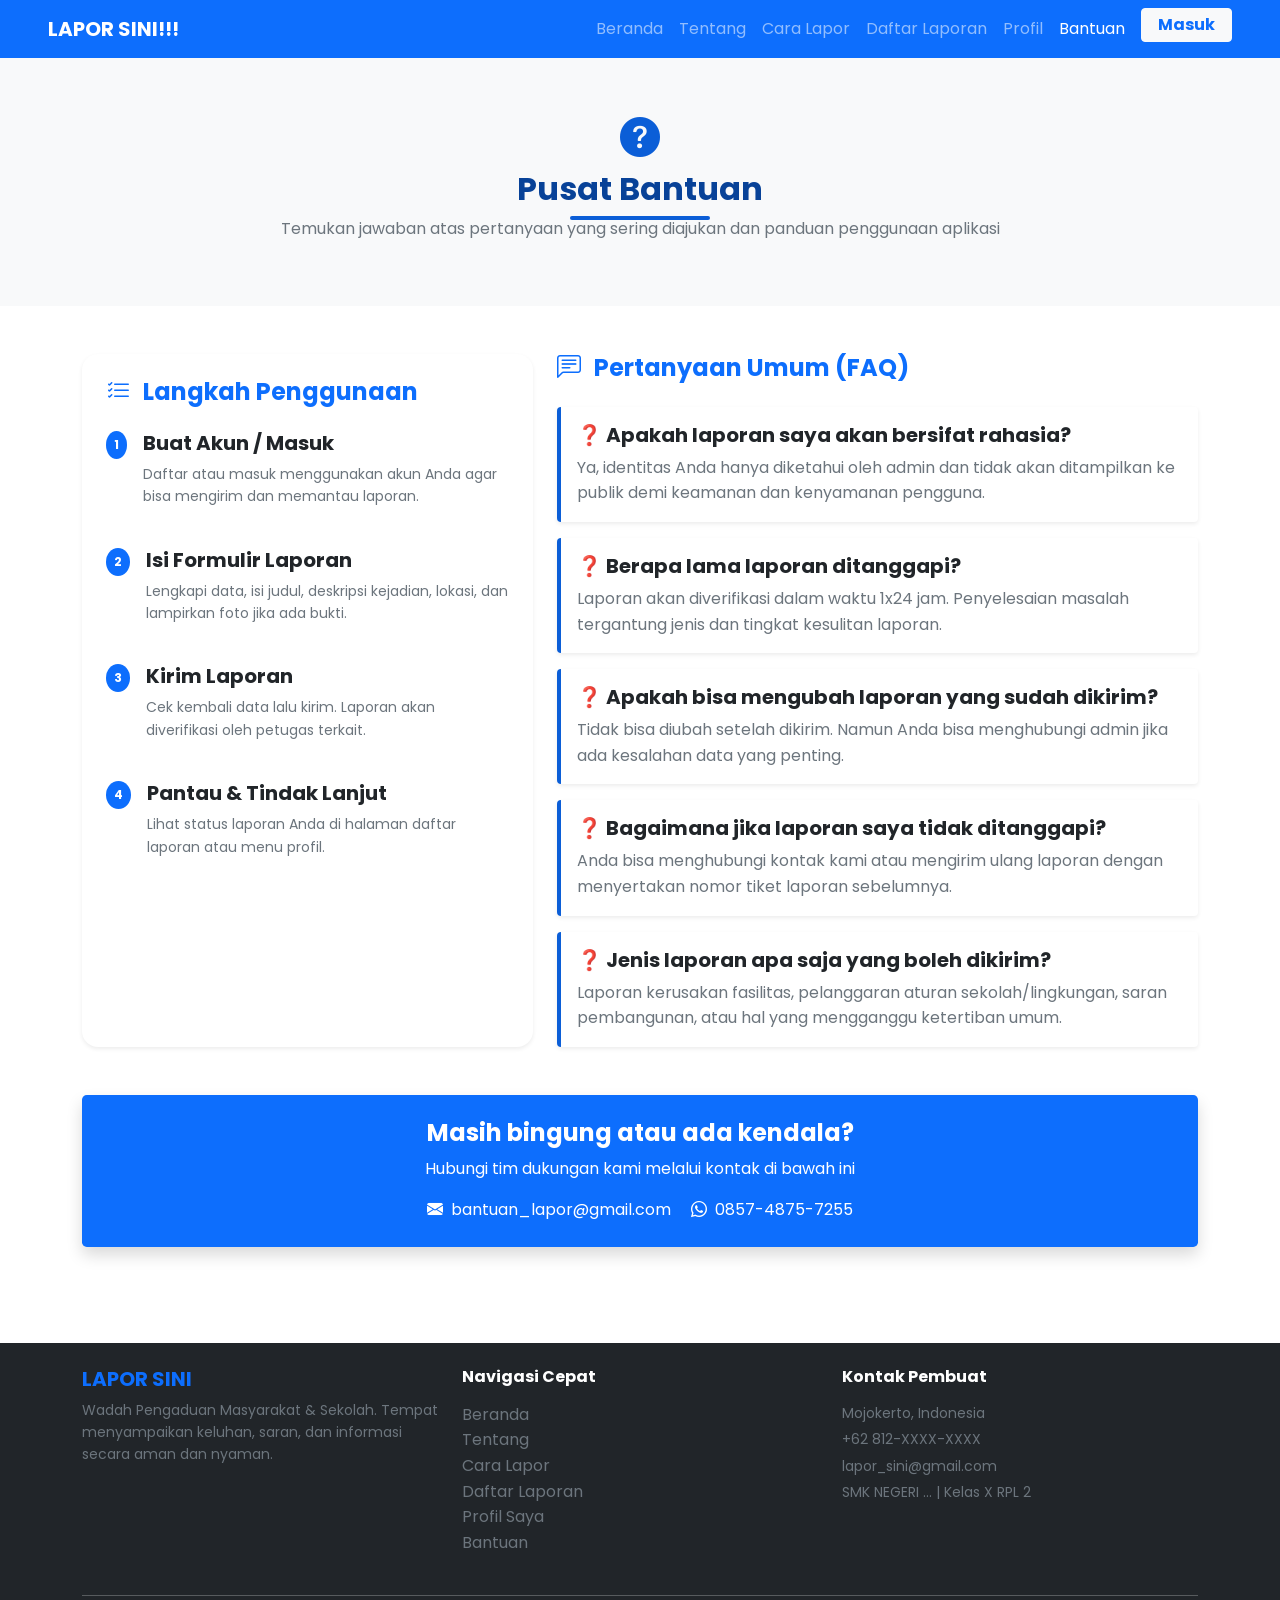
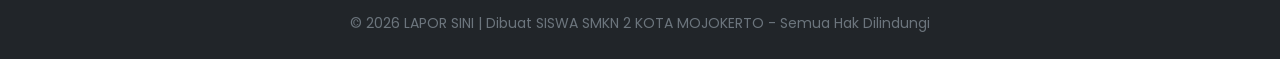
==== kebijakan.html @ 12664012 "Add files via upload" ====
<!DOCTYPE html>
<html lang="id">
<head>
    <meta charset="UTF-8" />
    <meta name="viewport" content="width=device-width, initial-scale=1.0" />
    <title>Bantuan - LAPOR SINI</title>

    <!-- CSS UTAMA -->
    <link rel="stylesheet" href="bootstrap-5.0.0-dist/css/bootstrap.min.css" />
    <link rel="stylesheet" href="css/style.css" />

    <!-- IKON & FONT -->
    <link rel="stylesheet" href="https://cdn.jsdelivr.net/npm/bootstrap-icons@1.11.3/font/bootstrap-icons.min.css" />
    <link rel="preconnect" href="https://fonts.googleapis.com" />
    <link rel="preconnect" href="https://fonts.gstatic.com" crossorigin />
    <link href="https://fonts.googleapis.com/css2?family=Poppins:wght@400;500;600;700&display=swap" rel="stylesheet" />

    <style>
        .pertanyaan {
            border-left: 4px solid var(--biru-utama);
            transition: all 0.3s ease;
        }
        .pertanyaan:hover {
            background-color: var(--abu-terang);
            transform: translateX(5px);
        }
        .ikon-bantuan {
            font-size: 2.5rem;
            color: var(--biru-utama);
        }
    </style>
</head>
<body>

    <!-- 🟡 MENU NAVIGASI (SAMA PERSIS) -->
    <nav class="navbar navbar-expand-lg navbar-dark bg-primary">
      <div class="container-fluid px-5">
        <a class="navbar-brand fw-bold text-white" href="index.html">
           LAPOR SINI!!!
        </a>

        <div class="collapse navbar-collapse" id="navMenu">
          <ul class="navbar-nav ms-auto mb-2 mb-lg-0">
            <li class="nav-item">
              <a class="nav-link" href="index.html"> Beranda </a>
            </li>
            <li class="nav-item">
              <a class="nav-link" href="tentang.html"> Tentang </a>
            </li>
            <li class="nav-item">
              <a class="nav-link" href="cara.html"> Cara Lapor </a>
            </li>
            <li class="nav-item">
              <a class="nav-link" href="daftar.html"> Daftar Laporan </a>
            </li>
            <li class="nav-item">
              <a class="nav-link" href="profil.html"> Profil </a>
            </li>
            <li class="nav-item">
              <a class="nav-link active" href="bantuan.html"> Bantuan </a>
            </li>
            <li class="nav-item ms-lg-2">
              <a class="nav-link btn btn-light text-primary fw-bold px-3 py-1" href="login.html">
                Masuk
              </a>
            </li>
          </ul>
        </div>
      </div>
    </nav>

<!-- 🟡 HEADER HALAMAN BANTUAN -->
<section class="py-5 bg-light">
    <div class="container text-center">
        <i class="bi bi-question-circle-fill ikon-bantuan mb-3"></i>
        <h2 class="judul-bagian mb-2">Pusat Bantuan</h2>
        <p class="text-muted">Temukan jawaban atas pertanyaan yang sering diajukan dan panduan penggunaan aplikasi</p>
    </div>
</section>

<!-- 🟡 KONTEN UTAMA -->
<div class="container py-5">
    <div class="row g-4">

        <!-- KOLOM KIRI: PANDUAN LANGKAH -->
        <div class="col-lg-5">
            <div class="card shadow-sm h-100 border-0">
                <div class="card-body p-4">
                    <h4 class="text-primary fw-bold mb-4"><i class="bi bi-list-check me-2"></i> Langkah Penggunaan</h4>
                    
                    <div class="d-flex mb-4">
                        <div class="me-3">
                            <span class="badge bg-primary rounded-circle p-2">1</span>
                        </div>
                        <div>
                            <h5 class="fw-bold">Buat Akun / Masuk</h5>
                            <p class="text-muted small">Daftar atau masuk menggunakan akun Anda agar bisa mengirim dan memantau laporan.</p>
                        </div>
                    </div>

                    <div class="d-flex mb-4">
                        <div class="me-3">
                            <span class="badge bg-primary rounded-circle p-2">2</span>
                        </div>
                        <div>
                            <h5 class="fw-bold">Isi Formulir Laporan</h5>
                            <p class="text-muted small">Lengkapi data, isi judul, deskripsi kejadian, lokasi, dan lampirkan foto jika ada bukti.</p>
                        </div>
                    </div>

                    <div class="d-flex mb-4">
                        <div class="me-3">
                            <span class="badge bg-primary rounded-circle p-2">3</span>
                        </div>
                        <div>
                            <h5 class="fw-bold">Kirim Laporan</h5>
                            <p class="text-muted small">Cek kembali data lalu kirim. Laporan akan diverifikasi oleh petugas terkait.</p>
                        </div>
                    </div>

                    <div class="d-flex">
                        <div class="me-3">
                            <span class="badge bg-primary rounded-circle p-2">4</span>
                        </div>
                        <div>
                            <h5 class="fw-bold">Pantau & Tindak Lanjut</h5>
                            <p class="text-muted small">Lihat status laporan Anda di halaman daftar laporan atau menu profil.</p>
                        </div>
                    </div>

                </div>
            </div>
        </div>

        <!-- KOLOM KANAN: PERTANYAAN UMUM -->
        <div class="col-lg-7">
            <h4 class="text-primary fw-bold mb-4"><i class="bi bi-chat-left-text me-2"></i> Pertanyaan Umum (FAQ)</h4>

            <div class="pertanyaan p-3 rounded shadow-sm mb-3">
                <h5 class="fw-bold text-dark">❓ Apakah laporan saya akan bersifat rahasia?</h5>
                <p class="text-muted mb-0">Ya, identitas Anda hanya diketahui oleh admin dan tidak akan ditampilkan ke publik demi keamanan dan kenyamanan pengguna.</p>
            </div>

            <div class="pertanyaan p-3 rounded shadow-sm mb-3">
                <h5 class="fw-bold text-dark">❓ Berapa lama laporan ditanggapi?</h5>
                <p class="text-muted mb-0">Laporan akan diverifikasi dalam waktu 1x24 jam. Penyelesaian masalah tergantung jenis dan tingkat kesulitan laporan.</p>
            </div>

            <div class="pertanyaan p-3 rounded shadow-sm mb-3">
                <h5 class="fw-bold text-dark">❓ Apakah bisa mengubah laporan yang sudah dikirim?</h5>
                <p class="text-muted mb-0">Tidak bisa diubah setelah dikirim. Namun Anda bisa menghubungi admin jika ada kesalahan data yang penting.</p>
            </div>

            <div class="pertanyaan p-3 rounded shadow-sm mb-3">
                <h5 class="fw-bold text-dark">❓ Bagaimana jika laporan saya tidak ditanggapi?</h5>
                <p class="text-muted mb-0">Anda bisa menghubungi kontak kami atau mengirim ulang laporan dengan menyertakan nomor tiket laporan sebelumnya.</p>
            </div>

            <div class="pertanyaan p-3 rounded shadow-sm">
                <h5 class="fw-bold text-dark">❓ Jenis laporan apa saja yang boleh dikirim?</h5>
                <p class="text-muted mb-0">Laporan kerusakan fasilitas, pelanggaran aturan sekolah/lingkungan, saran pembangunan, atau hal yang mengganggu ketertiban umum.</p>
            </div>

        </div>

    </div>

    <!-- BAGIAN KONTAK BANTUAN -->
    <div class="mt-5 p-4 bg-primary text-white rounded-3 shadow text-center">
        <h4 class="fw-bold">Masih bingung atau ada kendala?</h4>
        <p>Hubungi tim dukungan kami melalui kontak di bawah ini</p>
        <div class="mt-3">
            <span class="me-3"><i class="bi bi-envelope-fill me-1"></i> bantuan_lapor@gmail.com</span>
            <span><i class="bi bi-whatsapp me-1"></i> 0857-4875-7255</span>
        </div>
    </div>

</div>

     <!-- 🟡 FOOTER (SAMA PERSIS) -->
    <footer class="bg-dark text-light py-4 mt-5">
      <div class="container">
        <div class="row text-center text-md-start">
          <div class="col-md-4 mb-3 mb-md-0">
            <h5 class="fw-bold text-primary">LAPOR SINI</h5>
            <p class="text-muted small">
              Wadah Pengaduan Masyarakat & Sekolah. Tempat menyampaikan keluhan,
              saran, dan informasi secara aman dan nyaman.
            </p>
          </div>
          <div class="col-md-4 mb-3 mb-md-0">
            <h6 class="fw-bold mb-3">Navigasi Cepat</h6>
            <ul class="list-unstyled">
              <li><a href="index.html" class="text-muted text-decoration-none">Beranda</a></li>
              <li><a href="tentang.html" class="text-muted text-decoration-none">Tentang</a></li>
              <li><a href="cara.html" class="text-muted text-decoration-none">Cara Lapor</a></li>
              <li><a href="daftar.html" class="text-muted text-decoration-none">Daftar Laporan</a></li>
              <li><a href="profil.html" class="text-muted text-decoration-none">Profil Saya</a></li>
              <li><a href="bantuan.html" class="text-muted text-decoration-none">Bantuan</a></li>
            </ul>
          </div>
          <div class="col-md-4">
            <h6 class="fw-bold mb-3">Kontak Pembuat</h6>
            <ul class="list-unstyled text-muted small">
              <li class="mb-1">Mojokerto, Indonesia</li>
              <li class="mb-1">+62 812-XXXX-XXXX</li>
              <li class="mb-1">lapor_sini@gmail.com</li>
              <li>SMK NEGERI ... | Kelas X RPL 2</li>
            </ul>
          </div>
        </div>
        <hr class="border-secondary mt-4 mb-3" />
        <p class="text-center text-muted small mb-0">
          &copy; 2026 LAPOR SINI | Dibuat SISWA SMKN 2 KOTA MOJOKERTO - Semua Hak Dilindungi
        </p>
      </div>
    </footer>


<script src="bootstrap-5.0.0-dist/js/bootstrap.bundle.min.js"></script>

</body>
</html>
---- css/style.css ----
/* ====================================
   GAYA UTAMA - LAPOR SINI
==================================== */

/* WARNA UTAMA */
:root {
    --biru-tua: #084298;
    --biru-utama: #0B5ED7;
    --biru-muda: #CFE2FF;
    --hijau: #198754;
    --merah: #DC3545;
    --kuning: #FFC107;
    --abu: #6C757D;
    --abu-terang: #F8F9FA;
    --hitam: #212529;
}

/* PENGATURAN DASAR */
* {
    margin: 0;
    padding: 0;
    box-sizing: border-box;
    font-family: 'Poppins', sans-serif;
}

body {
    line-height: 1.6;
    color: var(--hitam);
    background-color: #ffffff;
}

a {
    text-decoration: none;
}

ul {
    list-style: none;
}

/* ============= BAGIAN UTAMA / HEADER ============= */
.bagian-utama {
    position: relative;
    width: 100%;
    height: 90vh;
    overflow: hidden;
    display: flex;
    align-items: center;
    justify-content: center;
}

.video-latar {
    position: absolute;
    top: 50%;
    left: 50%;
    transform: translate(-50%, -50%);
    min-width: 100%;
    min-height: 100%;
    width: auto;
    height: auto;
    z-index: 1;
    object-fit: cover;
}

.lapisan-gelap {
    position: absolute;
    top: 0;
    left: 0;
    width: 100%;
    height: 100%;
    background: linear-gradient(rgba(8, 66, 152, 0.75), rgba(25, 135, 84, 0.65));
    z-index: 2;
}

.bagian-utama .container {
    position: relative;
    z-index: 3;
    color: white;
    text-align: center;
}

.bagian-utama h1 {
    font-weight: 700 !important;
    text-shadow: 2px 2px 4px rgba(0,0,0,0.3);
    margin-bottom: 1.5rem;
}

.bagian-utama p {
    font-size: 1.1rem !important;
    text-shadow: 1px 1px 3px rgba(0,0,0,0.3);
    margin-bottom: 2rem;
}

.text-warning {
    font-weight: 600 !important;
}

.tombol-utama, .tombol-profil {
    padding: 12px 30px !important;
    border-radius: 50px !important;
    font-weight: 600 !important;
    transition: all 0.3s ease;
    box-shadow: 0 4px 15px rgba(0,0,0,0.2);
    margin: 0 8px;
}

.tombol-utama {
    background-color: var(--biru-utama);
    color: white;
    border: none;
}

.tombol-profil {
    background-color: white;
    color: var(--biru-utama);
    border: none;
}

.tombol-utama:hover, .tombol-profil:hover {
    transform: translateY(-3px);
    box-shadow: 0 6px 20px rgba(0,0,0,0.25);
    color: white;
    background-color: var(--biru-tua);
}

.tombol-profil:hover {
    background-color: var(--abu-terang);
    color: var(--biru-utama);
}

/* ============= BAGIAN KEUNGGULAN - ZIGZAG KANAN KIRI ============= */
.bagian-keunggulan {
    padding: 5rem 0;
    background-color: #ffffff;
}

.judul-bagian {
    font-size: 2rem;
    font-weight: 700;
    color: var(--biru-tua);
    margin-bottom: 4rem;
    text-align: center;
    position: relative;
}

.judul-bagian::after {
    content: '';
    width: 140px;
    height: 4px;
    background-color: var(--biru-utama);
    position: absolute;
    bottom: -12px;
    left: 50%;
    transform: translateX(-50%);
    border-radius: 2px;
}


/* GAYA UTAMA KOTAK LAYANAN - POSISI BERGANTI */
.kotak-layanan {
    display: flex;
    align-items: center;
    justify-content: space-between;
    background-color: #ffffff;
    border-radius: 16px;
    box-shadow: 0 4px 12px rgba(0, 0, 0, 0.08);
    padding: 3rem;
    margin-bottom: 3rem;
    min-height: 320px;
    transition: all 0.3s ease;
    width: 100%;
    max-width: 1100px;
    margin-left: auto;
    margin-right: auto;
}

/* KOTAK BIASA: IKON DI KIRI, TEKS DI KANAN */
.kotak-layanan .ikon-layanan {
    flex: 0 0 25%;
    text-align: center;
    padding: 1rem;
}

.kotak-layanan .isi-layanan {
    flex: 0 0 70%;
    text-align: left;
}

/* KOTAK TERBALIK: IKON DI KANAN, TEKS DI KIRI */
.kotak-layanan.terbalik {
    flex-direction: row-reverse;
}

.kotak-layanan.terbalik .isi-layanan {
    text-align: right;
}

.kotak-layanan:hover {
    transform: translateY(-6px);
    box-shadow: 0 8px 20px rgba(0, 0, 0, 0.12);
}

.ikon-layanan .ikon-besar {
    font-size: 6rem;
    filter: drop-shadow(2px 4px 6px rgba(0,0,0,0.1));
}

.isi-layanan h3 {
    font-size: 1.6rem;
    font-weight: 600;
    color: var(--biru-tua);
    margin-bottom: 1.2rem;
    position: relative;
    padding-bottom: 0.8rem;
}

.kotak-layanan.terbalik .isi-layanan h3 {
    color: var(--hijau);
}

.isi-layanan h3::after {
    content: '';
    width: 70px;
    height: 3px;
    background-color: var(--biru-utama);
    position: absolute;
    bottom: 0;
    left: 0;
    border-radius: 2px;
}

.kotak-layanan.terbalik .isi-layanan h3::after {
    background-color: var(--hijau);
    left: auto;
    right: 0;
}

.isi-layanan p {
    font-size: 1rem;
    line-height: 1.8;
    color: var(--abu);
    margin-bottom: 0.8rem;
    text-align: justify;
}

.kotak-layanan.terbalik .isi-layanan p {
    text-align: justify;
}

/* RESPONSIF - Tampilan di HP dan Tablet */
@media (max-width: 991px) {
    .kotak-layanan, .kotak-layanan.terbalik {
        flex-direction: column !important;
        text-align: center !important;
        padding: 2rem 1.8rem;
        gap: 1.5rem;
    }

    .kotak-layanan .isi-layanan,
    .kotak-layanan.terbalik .isi-layanan {
        text-align: center !important;
    }

    .isi-layanan h3::after {
        left: 50% !important;
        right: auto !important;
        transform: translateX(-50%) !important;
    }

    .ikon-layanan {
        flex: 0 0 auto;
    }
}

@media (max-width: 576px) {
    .kotak-layanan, .kotak-layanan.terbalik {
        padding: 1.5rem 1.2rem;
        margin-left: 0.8rem;
        margin-right: 0.8rem;
    }

    .isi-layanan h3 {
        font-size: 1.4rem;
    }

    .isi-layanan p {
        font-size: 0.95rem;
    }
}

/* ============= BAGIAN KELOMPOK & KOMUNITAS ============= */
.bg-light {
    background-color: var(--abu-terang) !important;
}

.card {
    border: none;
    border-radius: 16px;
    transition: all 0.3s ease;
}

.card:hover {
    transform: translateY(-5px);
    box-shadow: 0 8px 20px rgba(0, 0, 0, 0.1);
}

/* ============= KAKI HALAMAN ============= */
footer {
    background-color: var(--hitam) !important;
}

footer h5, footer h6 {
    color: white;
}

footer p, footer a {
    color: var(--abu) !important;
    transition: all 0.3s ease;
}

footer a:hover {
    color: var(--biru-utama) !important;
    padding-left: 5px;
}

/* ============= KEUNGGULAN - MODEL ZIGZAG KE POJOK (SEPERTI CONTOH WEBSITE) ============= */
.item-layanan {
    display: flex;
    align-items: center;
    justify-content: space-between;
    padding: 2.5rem 0;
    width: 100%;
    max-width: 1200px;
    margin: 0 auto;
    background: transparent;
    box-shadow: none;
    border-radius: 0;
    position: relative;
}

/* IKON DI KIRI: LARI SAMPAI POJOK KIRI LAYAR */
.item-layanan .ikon-layanan {
    flex: 0 0 auto;
    position: absolute;
    left: 0; /* <--- NEMPEL POJOK KIRI */
    top: 50%;
    transform: translateY(-50%);
    padding-left: 0;
}

.item-layanan .ikon-layanan .gambar-fitur {
    width: 80px; /* Ukuran ikon pas */
    height: auto;
    object-fit: contain;
}

/* TEKS BAGIAN KIRI: MASUK KE DALAM, JAUH DARI KIRI */
.item-layanan .isi-layanan {
    flex: 1;
    margin-left: 120px; /* <--- JARAK KOSONG BESAR DI KIRI */
    margin-right: 8rem;
    text-align: left;
}

/* ---------- KONDISI TERBALIK (IKON DI KANAN) ---------- */
.item-layanan.terbalik {
    flex-direction: row-reverse;
}

/* IKON DI KANAN: LARI SAMPAI POJOK KANAN LAYAR */
.item-layanan.terbalik .ikon-layanan {
    left: auto;
    right: 0; /* <--- NEMPEL POJOK KANAN */
}

/* TEKS BAGIAN KANAN: MASUK KE DALAM, JAUH DARI KANAN */
.item-layanan.terbalik .isi-layanan {
    margin-left: 8rem;
    margin-right: 120px; /* <--- JARAK KOSONG BESAR DI KANAN */
    text-align: right;
}

/* Garis Pemisah */
.pemisah-layanan {
    max-width: 100%;
    margin: 0 auto;
    border: 0;
    border-top: 1px solid #e3e6f0;
}

/* JUDUL & GARIS BAWAH */
.item-layanan .isi-layanan h3 {
    font-size: 1.4rem;
    font-weight: 600;
    color: var(--biru-tua);
    margin-bottom: 0.7rem;
    position: relative;
    padding-bottom: 0.4rem;
}

.item-layanan.terbalik .isi-layanan h3 {
    color: var(--hijau);
}

.item-layanan .isi-layanan h3::after {
    content: '';
    width: 60px;
    height: 2px;
    background-color: var(--biru-utama);
    position: absolute;
    bottom: 0;
    left: 0;
    border-radius: 2px;
}

.item-layanan.terbalik .isi-layanan h3::after {
    background-color: var(--hijau);
    left: auto;
    right: 0;
}

/* TEKS */
.item-layanan .isi-layanan p {
    font-size: 0.95rem;
    line-height: 1.6;
    color: var(--abu);
    text-align: justify;
}

/* RESPONSIF: DI HP JADI RATA TENGAH KEMBALI */
@media (max-width: 768px) {
    .item-layanan, 
    .item-layanan.terbalik {
        flex-direction: column !important;
        text-align: center !important;
        padding: 1.5rem 1rem;
        gap: 1rem;
    }

    .item-layanan .ikon-layanan,
    .item-layanan.terbalik .ikon-layanan {
        position: static !important;
        transform: none !important;
    }

    .item-layanan .isi-layanan,
    .item-layanan.terbalik .isi-layanan {
        margin: 0 !important;
        text-align: center !important;
    }

    .item-layanan .isi-layanan h3::after {
        left: 50% !important;
        transform: translateX(-50%) !important;
    }
}
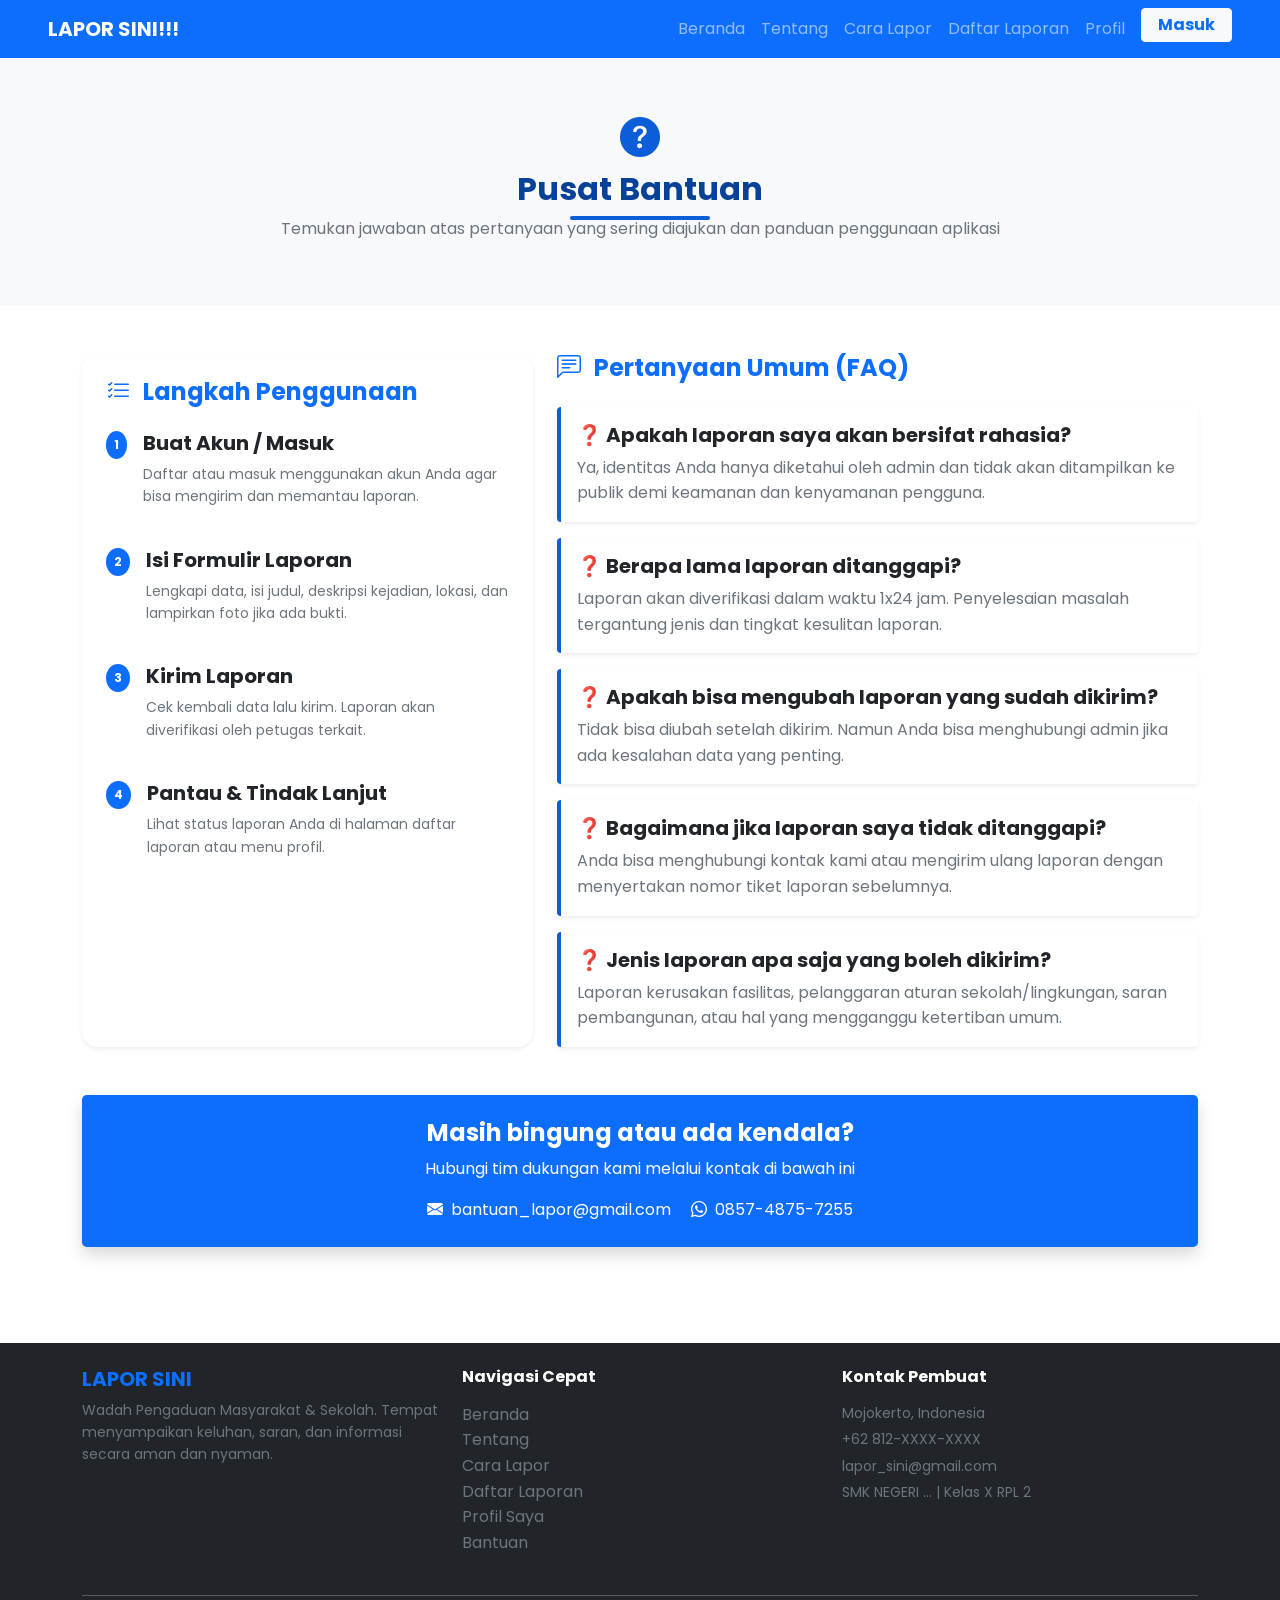
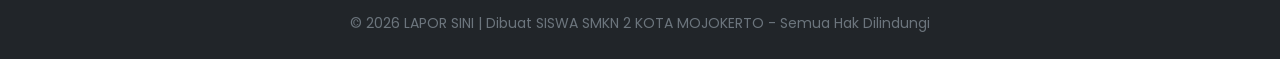
==== commit c01a635c: "Update kebijakan.html" ====
--- a/kebijakan.html
+++ b/kebijakan.html
@@ -32,7 +32,7 @@
 </head>
 <body>
 
-    <!-- 🟡 MENU NAVIGASI (SAMA PERSIS) -->
+    <!-- 🟡 MENU NAVIGASI -->
     <nav class="navbar navbar-expand-lg navbar-dark bg-primary">
       <div class="container-fluid px-5">
         <a class="navbar-brand fw-bold text-white" href="index.html">
@@ -55,9 +55,6 @@
             </li>
             <li class="nav-item">
               <a class="nav-link" href="profil.html"> Profil </a>
-            </li>
-            <li class="nav-item">
-              <a class="nav-link active" href="bantuan.html"> Bantuan </a>
             </li>
             <li class="nav-item ms-lg-2">
               <a class="nav-link btn btn-light text-primary fw-bold px-3 py-1" href="login.html">
@@ -138,27 +135,32 @@
 
             <div class="pertanyaan p-3 rounded shadow-sm mb-3">
                 <h5 class="fw-bold text-dark">❓ Apakah laporan saya akan bersifat rahasia?</h5>
-                <p class="text-muted mb-0">Ya, identitas Anda hanya diketahui oleh admin dan tidak akan ditampilkan ke publik demi keamanan dan kenyamanan pengguna.</p>
+                <p class="text-muted mb-0">Ya, identitas Anda hanya diketahui oleh admin dan tidak akan 
+                    ditampilkan ke publik demi keamanan dan kenyamanan pengguna.</p>
             </div>
 
             <div class="pertanyaan p-3 rounded shadow-sm mb-3">
                 <h5 class="fw-bold text-dark">❓ Berapa lama laporan ditanggapi?</h5>
-                <p class="text-muted mb-0">Laporan akan diverifikasi dalam waktu 1x24 jam. Penyelesaian masalah tergantung jenis dan tingkat kesulitan laporan.</p>
+                <p class="text-muted mb-0">Laporan akan diverifikasi dalam waktu 1x24 jam. 
+                    Penyelesaian masalah tergantung jenis dan tingkat kesulitan laporan.</p>
             </div>
 
             <div class="pertanyaan p-3 rounded shadow-sm mb-3">
                 <h5 class="fw-bold text-dark">❓ Apakah bisa mengubah laporan yang sudah dikirim?</h5>
-                <p class="text-muted mb-0">Tidak bisa diubah setelah dikirim. Namun Anda bisa menghubungi admin jika ada kesalahan data yang penting.</p>
+                <p class="text-muted mb-0">Tidak bisa diubah setelah dikirim. Namun Anda bisa menghubungi 
+                    admin jika ada kesalahan data yang penting.</p>
             </div>
 
             <div class="pertanyaan p-3 rounded shadow-sm mb-3">
                 <h5 class="fw-bold text-dark">❓ Bagaimana jika laporan saya tidak ditanggapi?</h5>
-                <p class="text-muted mb-0">Anda bisa menghubungi kontak kami atau mengirim ulang laporan dengan menyertakan nomor tiket laporan sebelumnya.</p>
+                <p class="text-muted mb-0">Anda bisa menghubungi kontak kami atau mengirim ulang 
+                    laporan dengan menyertakan nomor tiket laporan sebelumnya.</p>
             </div>
 
             <div class="pertanyaan p-3 rounded shadow-sm">
                 <h5 class="fw-bold text-dark">❓ Jenis laporan apa saja yang boleh dikirim?</h5>
-                <p class="text-muted mb-0">Laporan kerusakan fasilitas, pelanggaran aturan sekolah/lingkungan, saran pembangunan, atau hal yang mengganggu ketertiban umum.</p>
+                <p class="text-muted mb-0">Laporan kerusakan fasilitas, pelanggaran aturan
+                    sekolah/lingkungan, saran pembangunan, atau hal yang mengganggu ketertiban umum.</p>
             </div>
 
         </div>
@@ -177,7 +179,7 @@
 
 </div>
 
-     <!-- 🟡 FOOTER (SAMA PERSIS) -->
+     <!-- 🟡 FOOTER  -->
     <footer class="bg-dark text-light py-4 mt-5">
       <div class="container">
         <div class="row text-center text-md-start">
@@ -220,4 +222,4 @@
 <script src="bootstrap-5.0.0-dist/js/bootstrap.bundle.min.js"></script>
 
 </body>
-</html>+</html>
